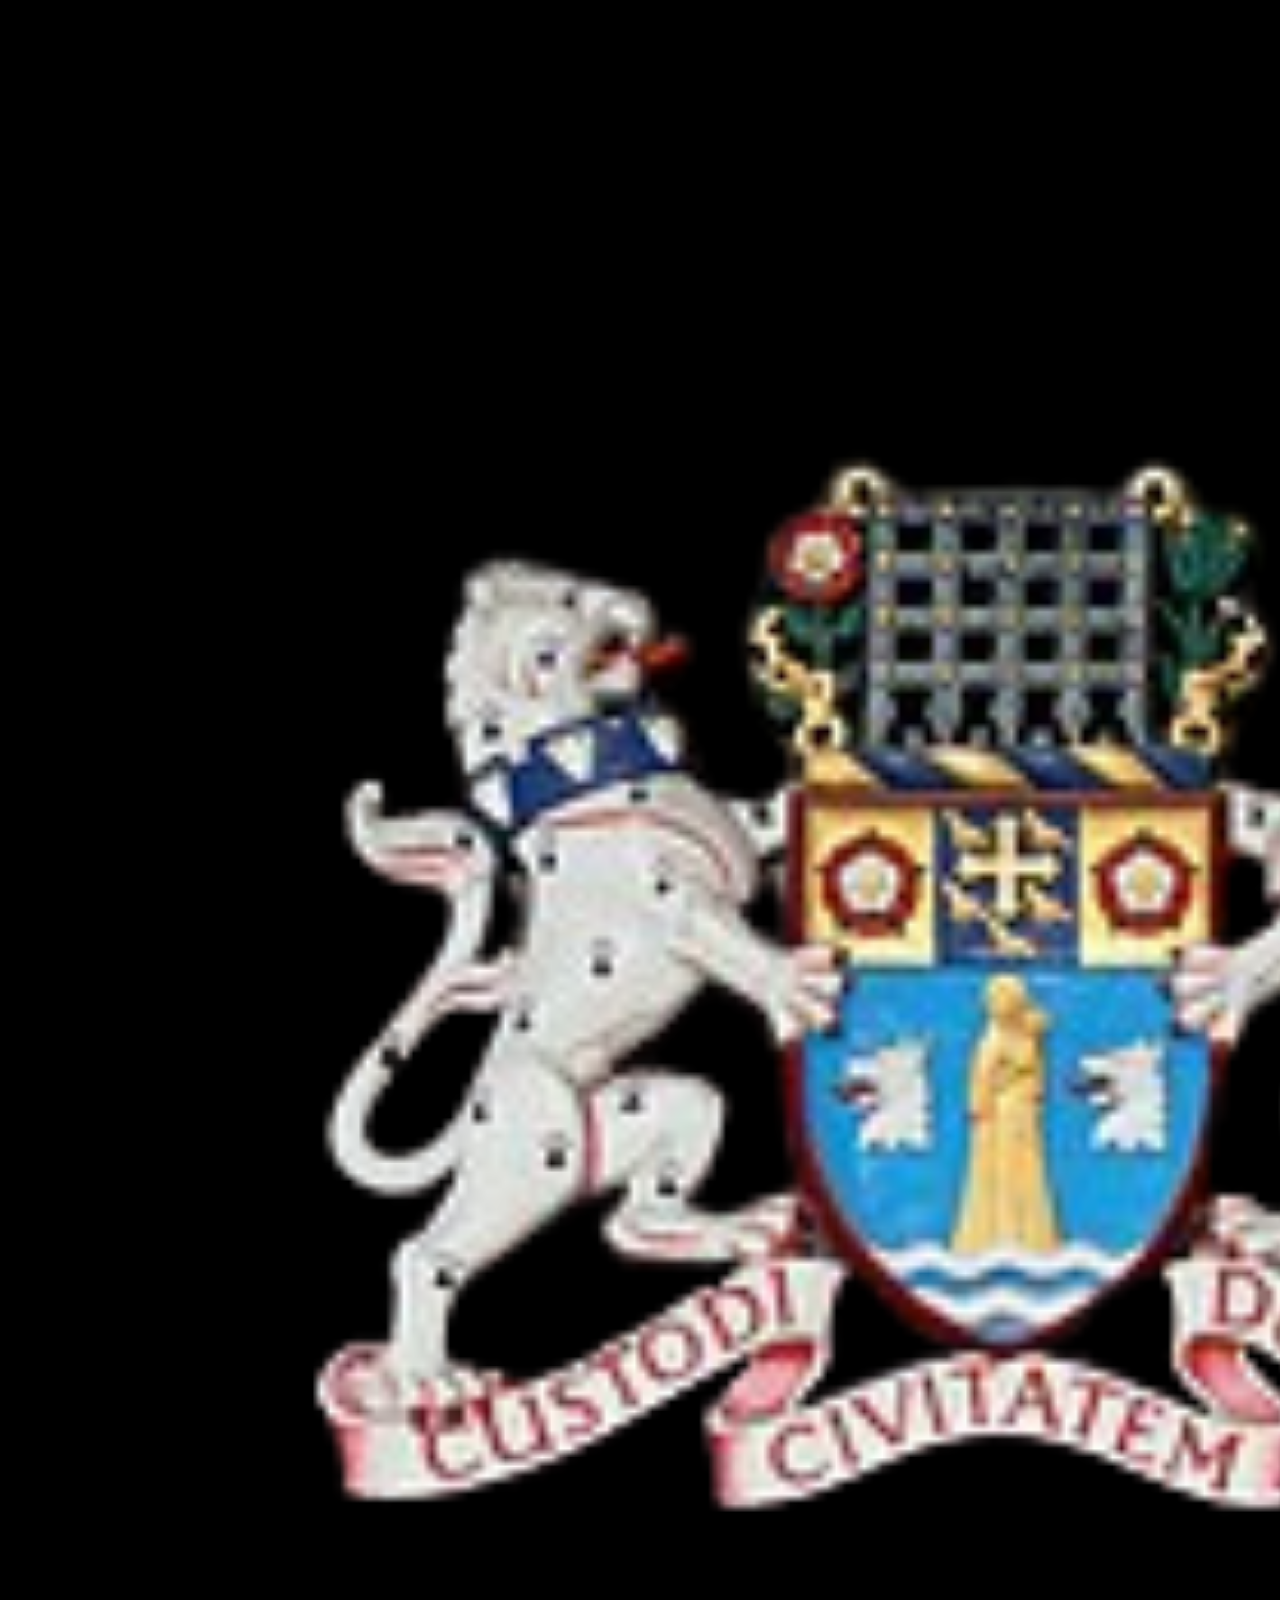
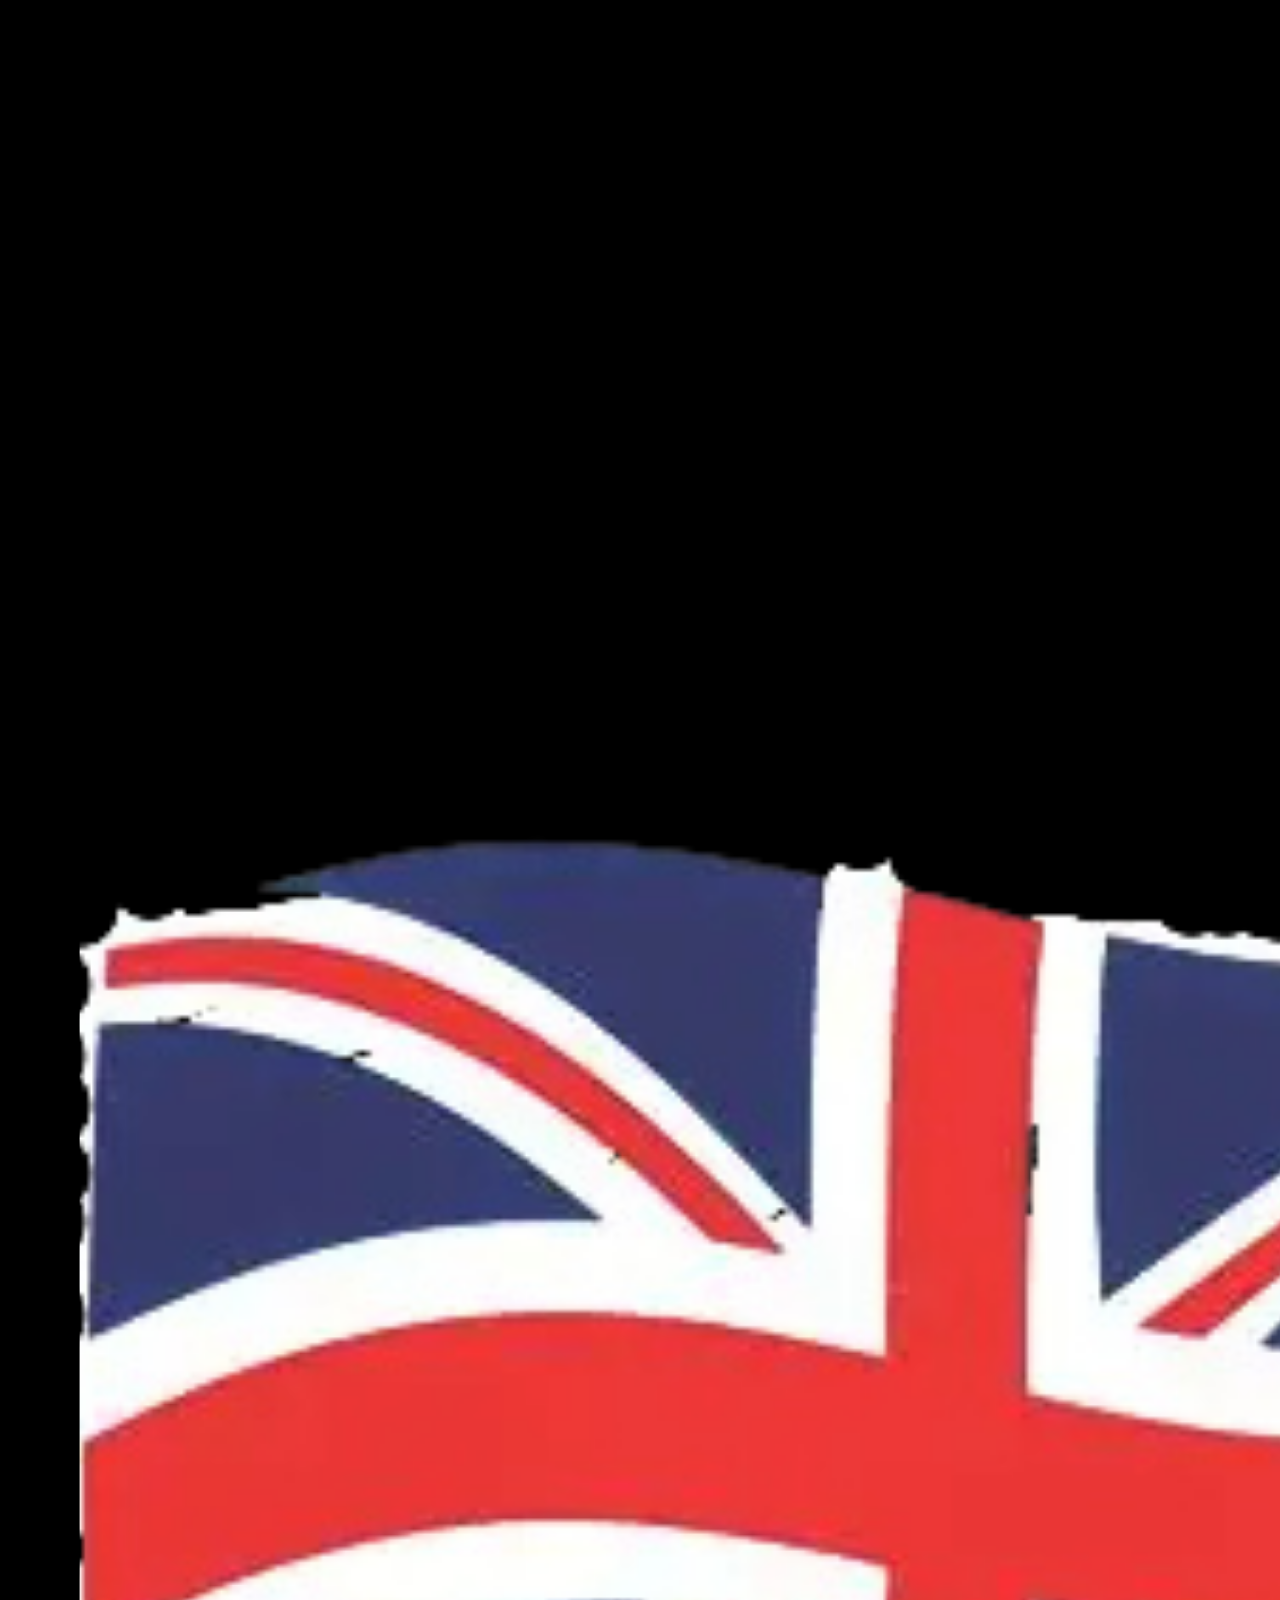
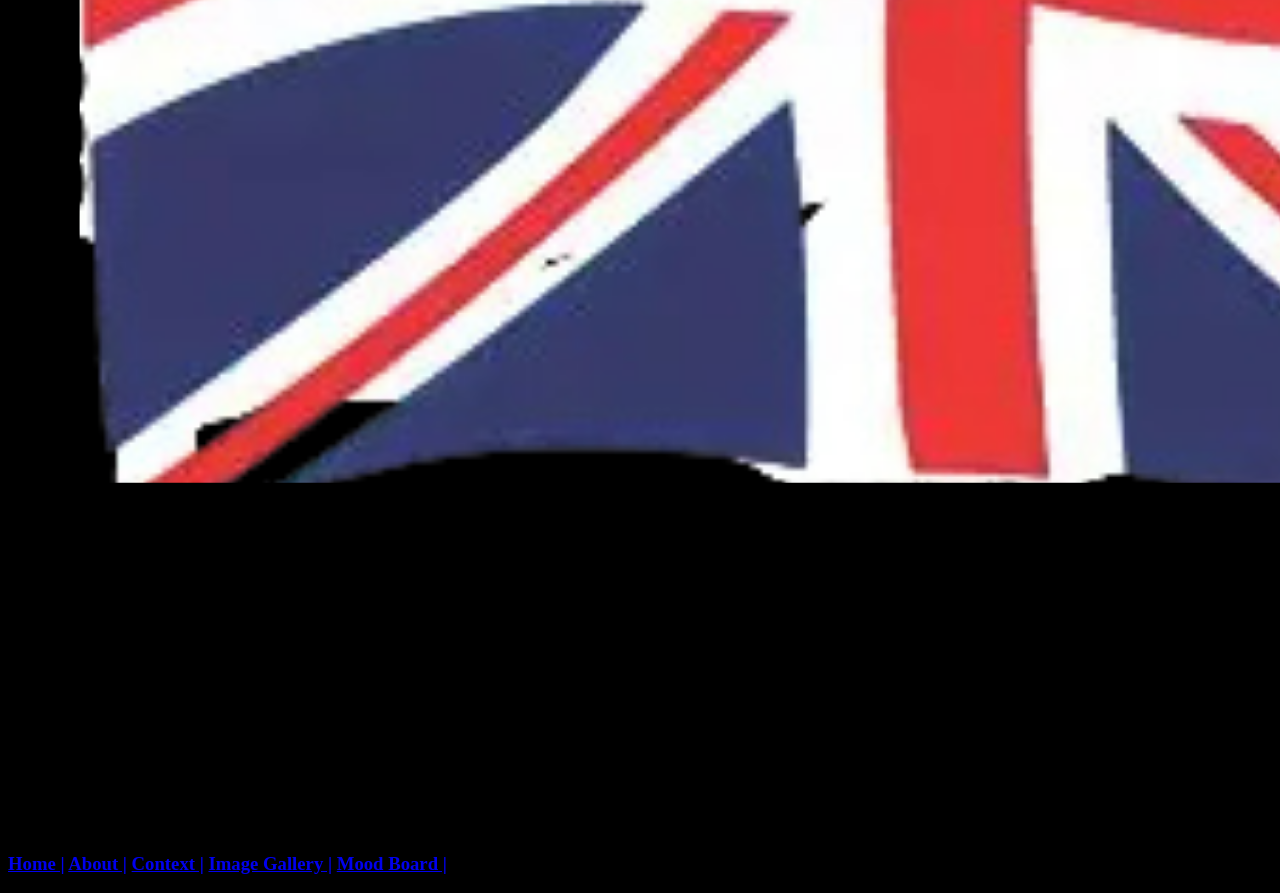
==== about.html @ c5ec1c0b "Add files via upload" ====
<!DOCTYPE html>

<html>

    <head>

        <title>British values</title>

        <link rel="stylesheet" href="style.css">

    </head>

    <body style="background-color:rgb(0, 0, 0);">

       

        <div class="whole_header">

            <div class=logo>

            <img src = "Low fidelity.png" id="logo1">

            <div class=picture>

            <img src = "" id="picture2">

            <div class=picture>

            <img src = "british flag.png" id="picture1">

 

        </div>

       

        <div class="menu">

            <nav>

                <h3>

                    <a href='website.html'> Home |</a>

                    <a href= 'about.html'>About |</a>

                    <a href='context.html'>Context |</a>

                    <a href='image.html'>Image Gallery |</a>

                    <a href=mood.html>Mood Board |<a>

                </h3>

            </nav>

        </div>

    </body>

</html>
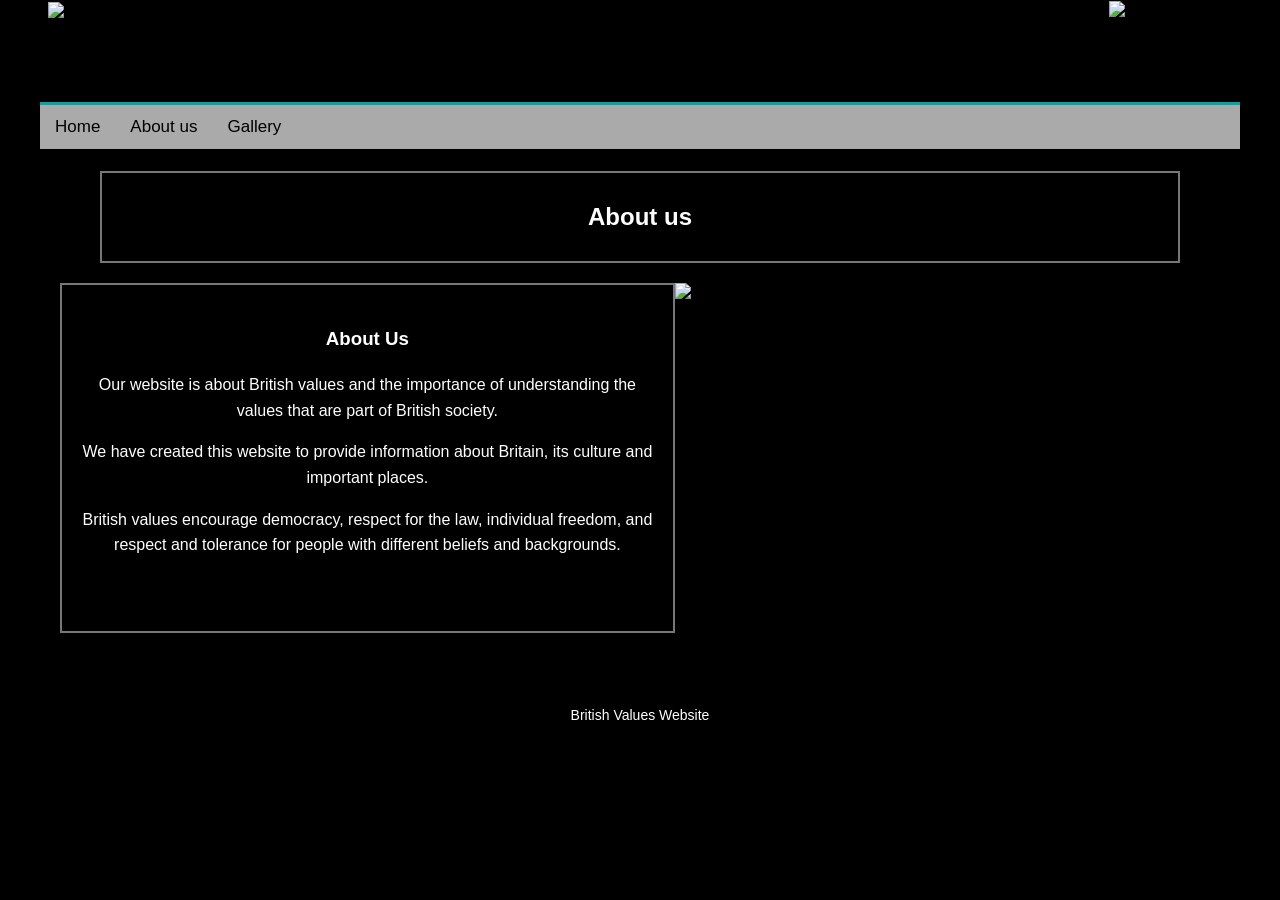
==== commit 2332011c: "Add files via upload" ====
--- a/about.html
+++ b/about.html
@@ -1,61 +1,57 @@
-<!DOCTYPE html>
-
-<html>
-
-    <head>
-
-        <title>British values</title>
-
-        <link rel="stylesheet" href="style.css">
-
-    </head>
-
-    <body style="background-color:rgb(0, 0, 0);">
-
-       
-
-        <div class="whole_header">
-
-            <div class=logo>
-
-            <img src = "Low fidelity.png" id="logo1">
-
-            <div class=picture>
-
-            <img src = "" id="picture2">
-
-            <div class=picture>
-
-            <img src = "british flag.png" id="picture1">
-
- 
-
-        </div>
-
-       
-
-        <div class="menu">
-
-            <nav>
-
-                <h3>
-
-                    <a href='website.html'> Home |</a>
-
-                    <a href= 'about.html'>About |</a>
-
-                    <a href='context.html'>Context |</a>
-
-                    <a href='image.html'>Image Gallery |</a>
-
-                    <a href=mood.html>Mood Board |<a>
-
-                </h3>
-
-            </nav>
-
-        </div>
-
-    </body>
-
-</html>+<!DOCTYPE html>
+<html lang="en">
+<head>
+    <meta charset="UTF-8">
+    <meta name="viewport" content="width=device-width, initial-scale=1.0">
+    <title>About Us - British Values</title>
+    <style>
+        * { box-sizing: border-box; }
+        body { margin: 0; background: black; font-family: Arial, sans-serif; }
+        .page { width: 100%; max-width: 1200px; min-height: 100vh; margin: auto; background: black; }
+        .header { height: 105px; border-bottom: 3px solid #00a6a6; position: relative; display: flex; align-items: center; justify-content: space-between; padding: 3px 8px; }
+        .logo { width: 105px; height: 98px; object-fit: contain; }
+        .flag { width: 123px; height: 100px; object-fit: contain; }
+        .navigation { min-height: 43px; background: #aaa; border-bottom: 2px solid black; display: flex; flex-wrap: wrap; }
+        .navigation a { color: black; text-decoration: none; font-size: 17px; padding: 12px 15px; display: block; }
+        .navigation a:hover, .navigation a:focus { background: #777; color: white; }
+        .title { width: 90%; margin: 20px auto; border: 2px solid #777; color: white; text-align: center; padding: 10px; }
+        .about-section { display: flex; align-items: stretch; margin: 20px; }
+        .about-text { width: 53%; color: white; border: 2px solid #777; padding: 20px; text-align: center; font-size: 16px; line-height: 1.6; }
+        .about-image { width: 47%; min-height: 350px; object-fit: cover; }
+        .footer { color: white; text-align: center; font-size: 14px; padding: 20px; margin-top: 40px; }
+        @media (max-width: 600px) {
+            .header { height: 90px; }
+            .logo { width: 80px; height: 85px; }
+            .flag { width: 95px; height: 85px; }
+            .navigation a { font-size: 15px; padding: 12px 10px; }
+            .about-section { flex-direction: column; margin: 15px; }
+            .about-text, .about-image { width: 100%; }
+            .about-image { min-height: 250px; max-height: 350px; }
+        }
+    </style>
+</head>
+<body>
+<div class="page">
+    <div class="header">
+        <img class="logo" src="images/logo.png" alt="City council logo">
+        <img class="flag" src="images/uk-flag.png" alt="Union Jack flag">
+    </div>
+    <nav class="navigation" aria-label="Main navigation">
+        <a href="./index.html">Home</a>
+        <a href="./about.html">About us</a>
+        <a href="./gallery.html">Gallery</a>
+    </nav>
+    <div class="title"><h2>About us</h2></div>
+    <section class="about-section">
+        <div class="about-text">
+            <h3>About Us</h3>
+            <p>Our website is about British values and the importance of understanding the values that are part of British society.</p>
+            <p>We have created this website to provide information about Britain, its culture and important places.</p>
+            <p>British values encourage democracy, respect for the law, individual freedom, and respect and tolerance for people with different beliefs and backgrounds.</p>
+        </div>
+        <img class="about-image" src="images/big-ben.png" alt="Big Ben and the Houses of Parliament in London">
+    </section>
+    <div class="footer"><p>British Values Website</p></div>
+</div>
+</body>
+</html>
